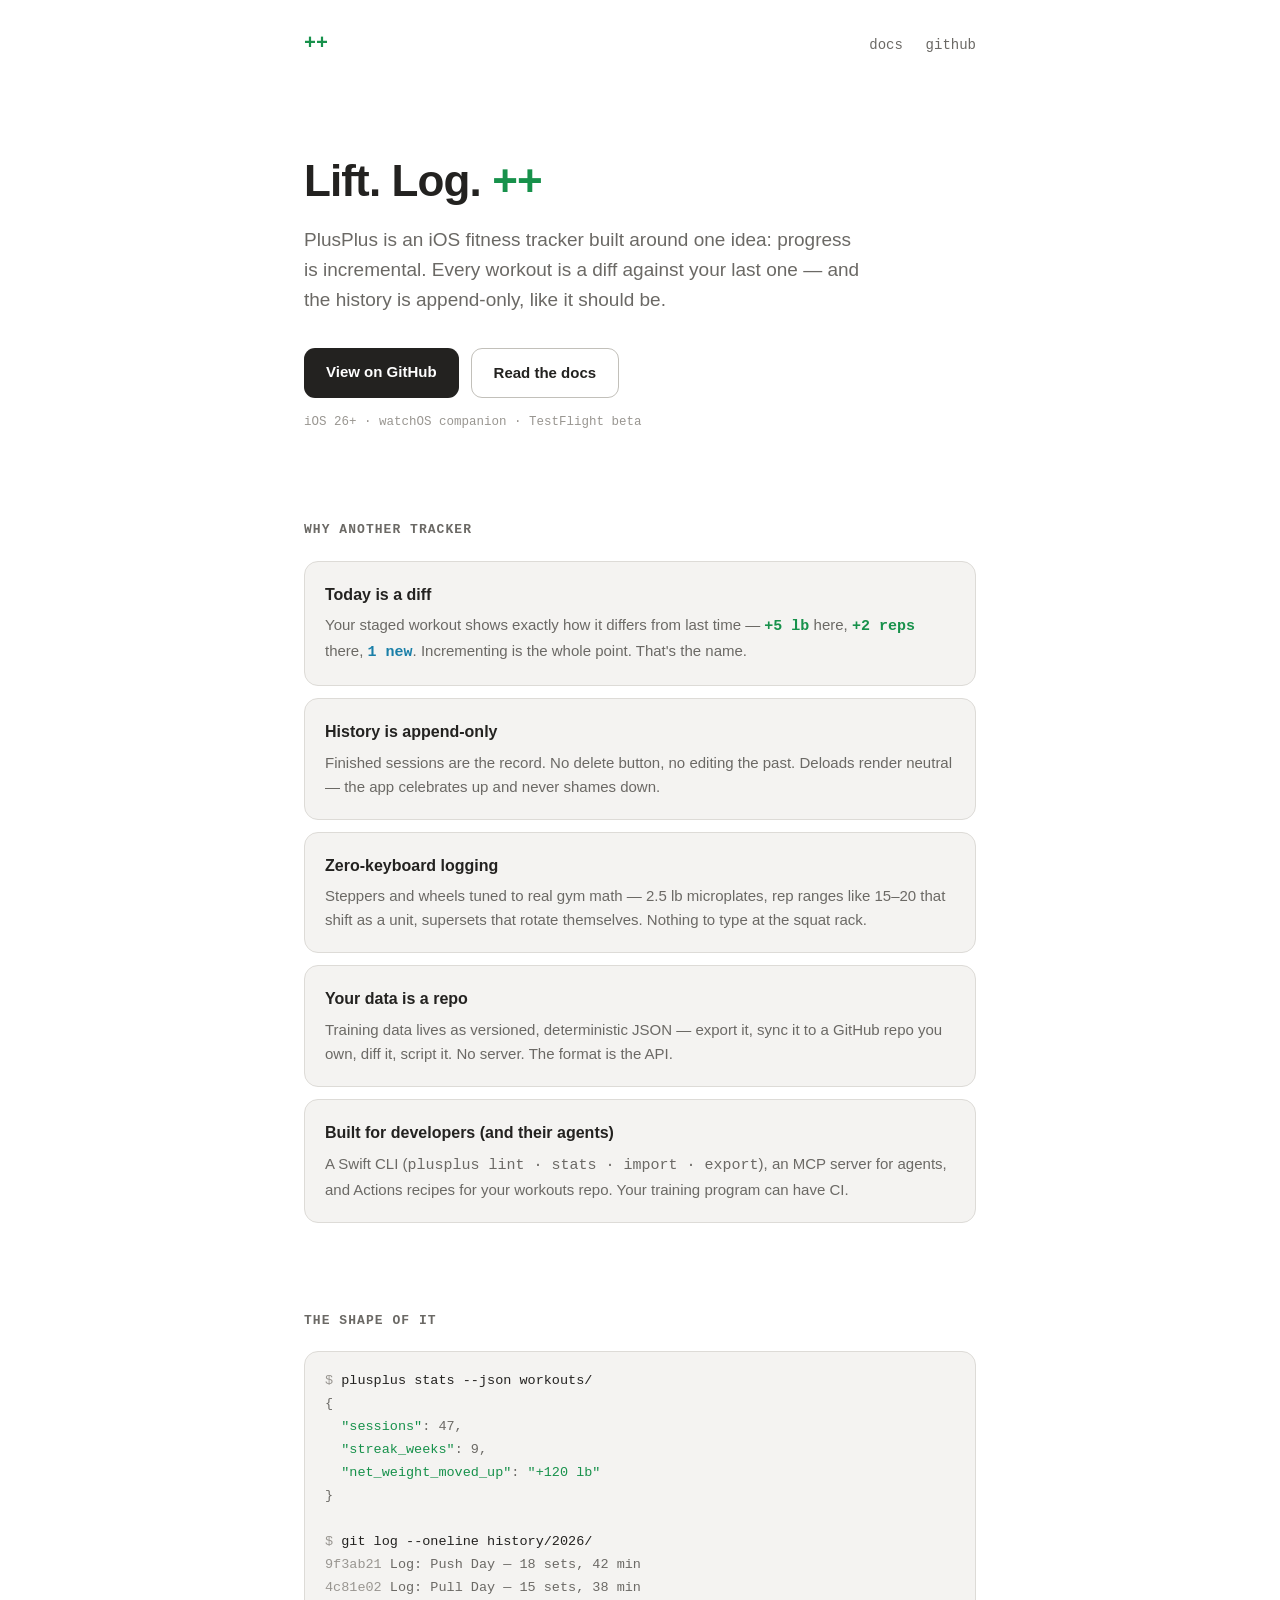
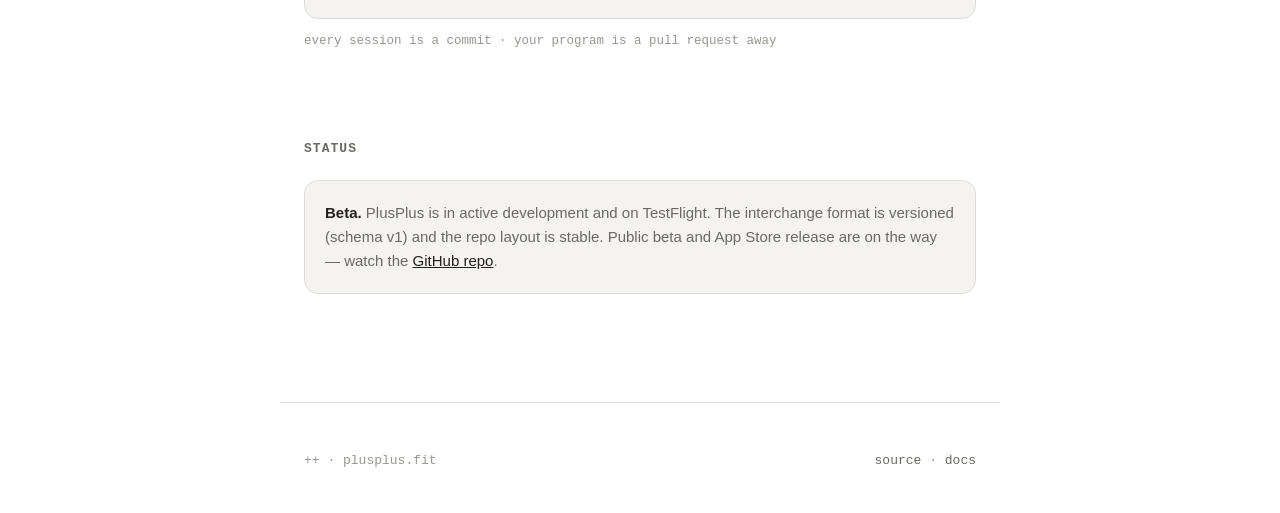
==== index.html @ cd67561a "Bootstrap plusplus.fit: landing page, docs, Pages deploy Static site in the app's quiet-terminal des" ====
<!doctype html>
<html lang="en">
<head>
  <meta charset="utf-8">
  <meta name="viewport" content="width=device-width, initial-scale=1">
  <title>PlusPlus (++) — the fitness tracker for people who increment</title>
  <meta name="description" content="PlusPlus is an iOS fitness tracker built around one idea: progress is incremental. Diffs against your last session, append-only history, and your training data as JSON in a repo you own.">
  <link rel="stylesheet" href="style.css">
  <link rel="icon" href="data:image/svg+xml,<svg xmlns='http://www.w3.org/2000/svg' viewBox='0 0 100 100'><text y='.9em' font-size='72' font-family='monospace' font-weight='bold' fill='%2346d17c'>+</text></svg>">
</head>
<body>
  <header class="site">
    <a class="mark" href="/">++</a>
    <nav>
      <a href="/docs/">docs</a>
      <a href="https://github.com/mrdavidjcole/plusplus">github</a>
    </nav>
  </header>

  <main>
    <div class="hero">
      <h1>Lift. Log. <span class="inc">++</span></h1>
      <p class="sub">PlusPlus is an iOS fitness tracker built around one idea: progress is incremental. Every workout is a diff against your last one — and the history is append-only, like it should be.</p>
      <div class="cta-row">
        <a class="btn primary" href="https://github.com/mrdavidjcole/plusplus">View on GitHub</a>
        <a class="btn ghost" href="/docs/">Read the docs</a>
      </div>
      <p class="caption" style="margin-top:14px">iOS 26+ · watchOS companion · TestFlight beta</p>
    </div>

    <section>
      <h2>WHY ANOTHER TRACKER</h2>
      <div class="feature">
        <h3>Today is a diff</h3>
        <p>Your staged workout shows exactly how it differs from last time — <span class="up">+5 lb</span> here, <span class="up">+2 reps</span> there, <span class="new">1 new</span>. Incrementing is the whole point. That's the name.</p>
      </div>
      <div class="feature">
        <h3>History is append-only</h3>
        <p>Finished sessions are the record. No delete button, no editing the past. Deloads render neutral — the app celebrates up and never shames down.</p>
      </div>
      <div class="feature">
        <h3>Zero-keyboard logging</h3>
        <p>Steppers and wheels tuned to real gym math — 2.5 lb microplates, rep ranges like 15–20 that shift as a unit, supersets that rotate themselves. Nothing to type at the squat rack.</p>
      </div>
      <div class="feature">
        <h3>Your data is a repo</h3>
        <p>Training data lives as versioned, deterministic JSON — export it, sync it to a GitHub repo you own, diff it, script it. No server. The format is the API.</p>
      </div>
      <div class="feature">
        <h3>Built for developers (and their agents)</h3>
        <p>A Swift CLI (<code class="mono">plusplus lint · stats · import · export</code>), an MCP server for agents, and Actions recipes for your workouts repo. Your training program can have CI.</p>
      </div>
    </section>

    <section>
      <h2>THE SHAPE OF IT</h2>
      <pre class="term"><span class="f">$</span> <span class="t">plusplus stats --json workouts/</span>
{
  <span class="g">"sessions"</span>: 47,
  <span class="g">"streak_weeks"</span>: 9,
  <span class="g">"net_weight_moved_up"</span>: <span class="g">"+120 lb"</span>
}

<span class="f">$</span> <span class="t">git log --oneline history/2026/</span>
<span class="f">9f3ab21</span> Log: Push Day — 18 sets, 42 min
<span class="f">4c81e02</span> Log: Pull Day — 15 sets, 38 min</pre>
      <p class="caption" style="margin-top:12px">every session is a commit · your program is a pull request away</p>
    </section>

    <section>
      <h2>STATUS</h2>
      <div class="feature">
        <p><strong style="color:var(--text)">Beta.</strong> PlusPlus is in active development and on TestFlight. The interchange format is versioned (schema v1) and the repo layout is stable. Public beta and App Store release are on the way — watch the <a href="https://github.com/mrdavidjcole/plusplus" style="color:var(--text)">GitHub repo</a>.</p>
      </div>
    </section>
  </main>

  <footer>
    <span>++ · plusplus.fit</span>
    <span><a href="https://github.com/mrdavidjcole/plusplus">source</a> · <a href="/docs/">docs</a></span>
  </footer>
</body>
</html>
---- style.css ----
/* plusplus.fit — quiet-terminal, v3 "ink × increment green" palette.
   Green is data, never chrome. */

:root {
  --bg: #141414;
  --surface: #1c1c1c;
  --surface-raised: #242424;
  --border: #292929;
  --border-strong: #383838;
  --text: #f0ede6;
  --text-2: #9d9b96;
  --text-3: #5f5d59;
  --green: #46d17c;
  --info: #62b6de;
  --notes: #cfa14a;
  --ink-fill: #f0ede6;
  --on-ink: #161616;
}

@media (prefers-color-scheme: light) {
  :root {
    --bg: #ffffff;
    --surface: #f4f3f1;
    --surface-raised: #eae8e4;
    --border: #dddbd7;
    --border-strong: #c2c0ba;
    --text: #232220;
    --text-2: #6b6965;
    --text-3: #999691;
    --green: #17914b;
    --info: #1a7fa8;
    --notes: #9a6700;
    --ink-fill: #232220;
    --on-ink: #ffffff;
  }
}

* { box-sizing: border-box; margin: 0; padding: 0; }

body {
  background: var(--bg);
  color: var(--text);
  font: 17px/1.6 -apple-system, BlinkMacSystemFont, "Segoe UI", Roboto, Helvetica, Arial, sans-serif;
  -webkit-font-smoothing: antialiased;
}

.mono { font-family: ui-monospace, "SF Mono", SFMono-Regular, Menlo, Consolas, monospace; }

main { max-width: 720px; margin: 0 auto; padding: 0 24px 96px; }

header.site {
  max-width: 720px;
  margin: 0 auto;
  padding: 28px 24px 0;
  display: flex;
  align-items: center;
  justify-content: space-between;
}

.mark {
  font-family: ui-monospace, "SF Mono", Menlo, monospace;
  font-weight: 700;
  font-size: 20px;
  color: var(--green);
  text-decoration: none;
}

nav a {
  color: var(--text-2);
  text-decoration: none;
  font-size: 14px;
  font-family: ui-monospace, "SF Mono", Menlo, monospace;
  margin-left: 18px;
}
nav a:hover { color: var(--text); }

.hero { padding-top: 96px; }

.hero h1 {
  font-size: 44px;
  line-height: 1.15;
  letter-spacing: -0.02em;
  font-weight: 800;
}

.hero h1 .inc { color: var(--green); }

.hero p.sub {
  margin-top: 18px;
  font-size: 19px;
  color: var(--text-2);
  max-width: 560px;
}

.cta-row { margin-top: 32px; display: flex; gap: 12px; flex-wrap: wrap; }

.btn {
  display: inline-block;
  padding: 12px 22px;
  border-radius: 11px;
  font-weight: 700;
  font-size: 15px;
  text-decoration: none;
}
.btn.primary { background: var(--ink-fill); color: var(--on-ink); }
.btn.ghost { border: 1px solid var(--border-strong); color: var(--text); }

.caption {
  font-family: ui-monospace, "SF Mono", Menlo, monospace;
  font-size: 12.5px;
  color: var(--text-3);
}

section { margin-top: 88px; }

section h2 {
  font-family: ui-monospace, "SF Mono", Menlo, monospace;
  font-size: 13px;
  font-weight: 600;
  letter-spacing: 0.08em;
  color: var(--text-2);
  margin-bottom: 20px;
}

.feature {
  border: 1px solid var(--border);
  background: var(--surface);
  border-radius: 14px;
  padding: 20px;
  margin-bottom: 12px;
}

.feature h3 { font-size: 16px; margin-bottom: 6px; }
.feature p { font-size: 15px; color: var(--text-2); }
.feature .up { color: var(--green); font-family: ui-monospace, Menlo, monospace; font-weight: 600; }
.feature .new { color: var(--info); font-family: ui-monospace, Menlo, monospace; font-weight: 600; }

pre.term {
  background: var(--surface);
  border: 1px solid var(--border);
  border-radius: 14px;
  padding: 18px 20px;
  overflow-x: auto;
  font-family: ui-monospace, "SF Mono", Menlo, monospace;
  font-size: 13.5px;
  line-height: 1.7;
  color: var(--text-2);
}
pre.term .g { color: var(--green); }
pre.term .t { color: var(--text); }
pre.term .f { color: var(--text-3); }

footer {
  max-width: 720px;
  margin: 0 auto;
  padding: 48px 24px;
  border-top: 1px solid var(--border);
  color: var(--text-3);
  font-size: 13px;
  font-family: ui-monospace, "SF Mono", Menlo, monospace;
  display: flex;
  justify-content: space-between;
  flex-wrap: wrap;
  gap: 8px;
}
footer a { color: var(--text-2); text-decoration: none; }

article.doc h1 { font-size: 32px; margin: 72px 0 12px; letter-spacing: -0.01em; }
article.doc h2 { margin-top: 44px; margin-bottom: 12px; font-size: 15px; letter-spacing: 0.06em; }
article.doc p { color: var(--text-2); margin: 12px 0; }
article.doc p strong, article.doc li strong { color: var(--text); }
article.doc ul { margin: 12px 0 12px 22px; color: var(--text-2); }
article.doc li { margin: 6px 0; }
article.doc code {
  font-family: ui-monospace, "SF Mono", Menlo, monospace;
  font-size: 0.88em;
  background: var(--surface-raised);
  border-radius: 5px;
  padding: 1.5px 5px;
}
article.doc a { color: var(--text); }
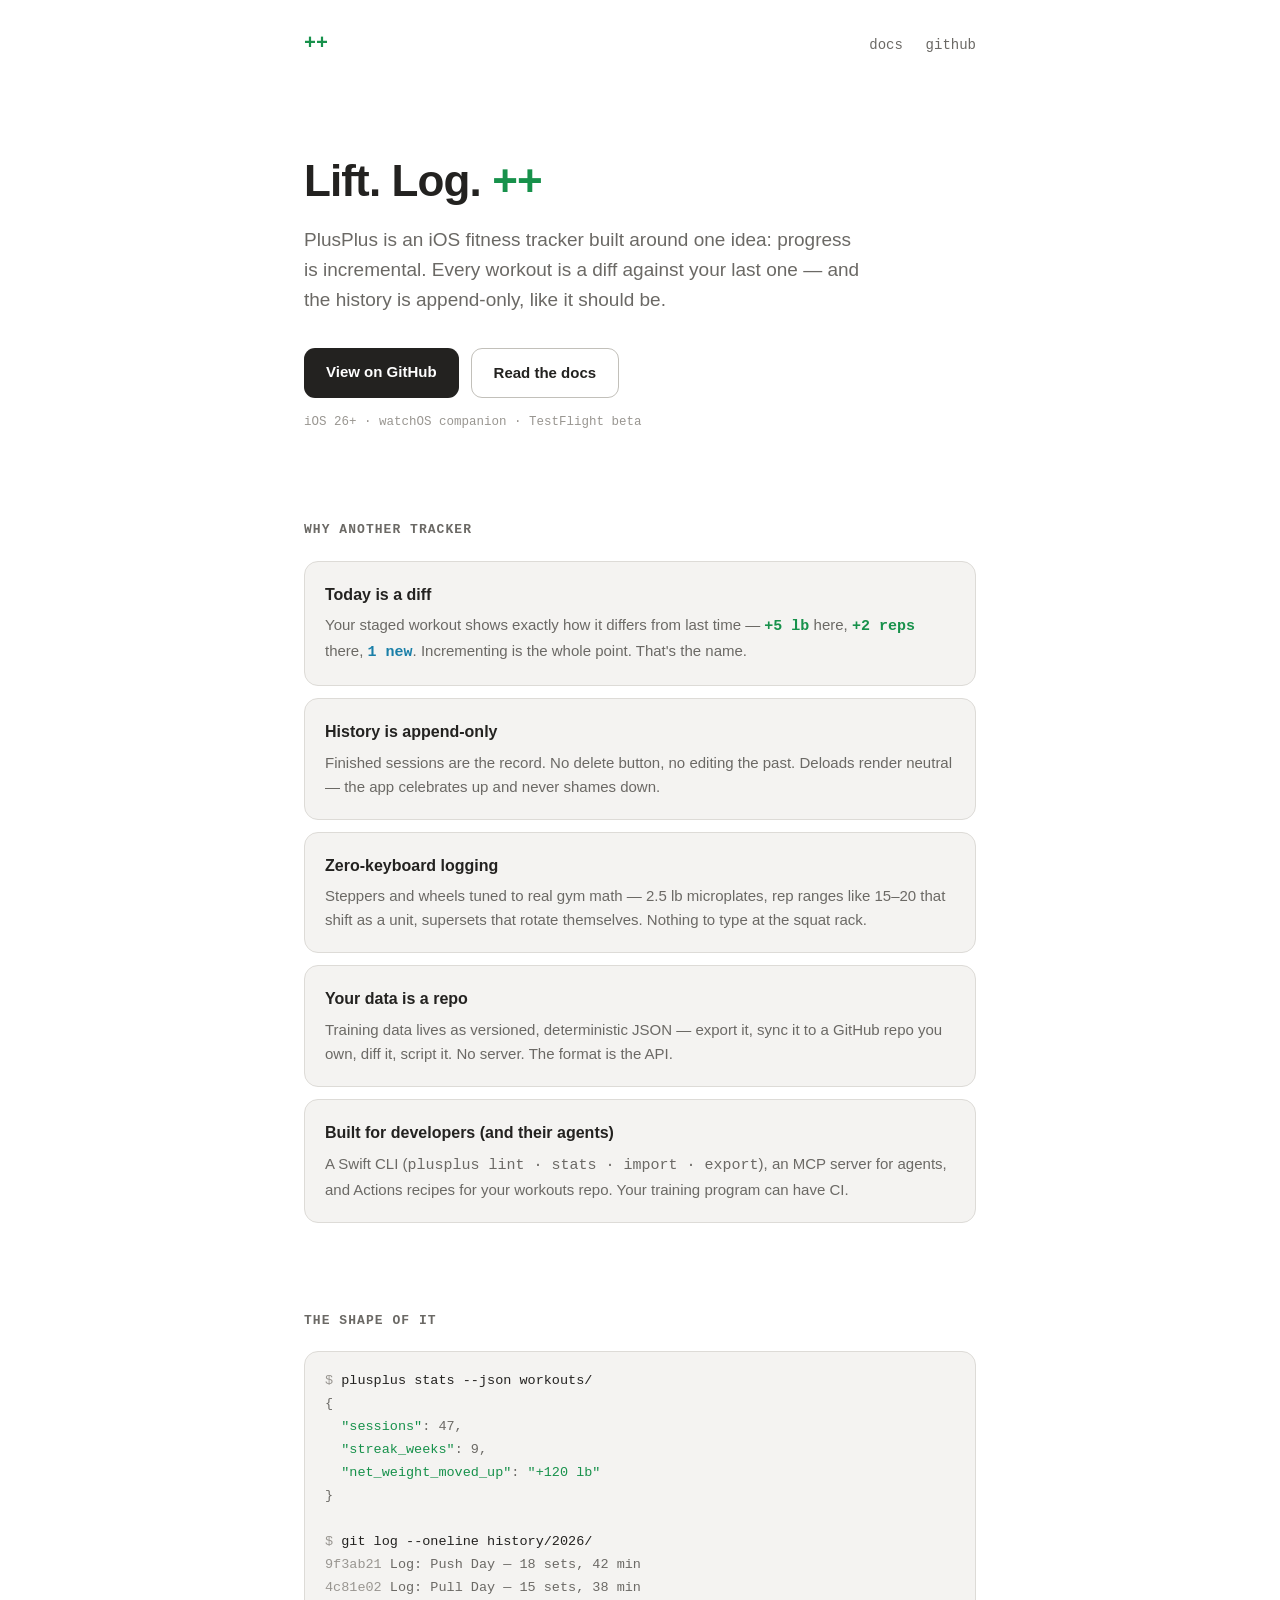
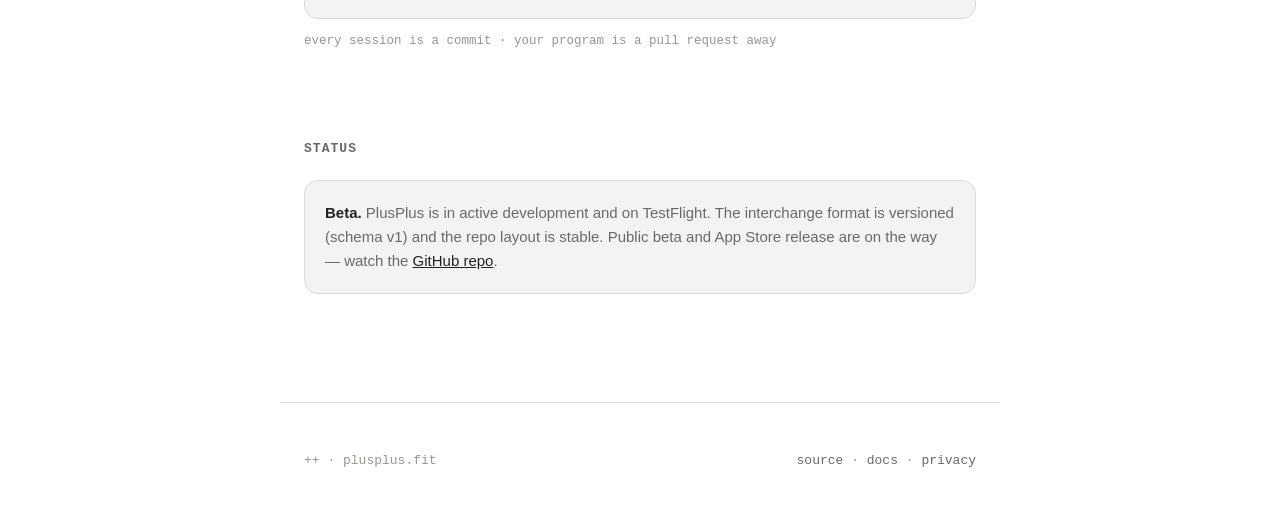
==== commit 7838e14a: "Routine viewer, privacy policy, and Vercel deploy config - /r renders a shared routine entirely clie" ====
--- a/index.html
+++ b/index.html
@@ -77,7 +77,7 @@
 
   <footer>
     <span>++ · plusplus.fit</span>
-    <span><a href="https://github.com/mrdavidjcole/plusplus">source</a> · <a href="/docs/">docs</a></span>
+    <span><a href="https://github.com/mrdavidjcole/plusplus">source</a> · <a href="/docs/">docs</a> · <a href="/privacy/">privacy</a></span>
   </footer>
 </body>
 </html>
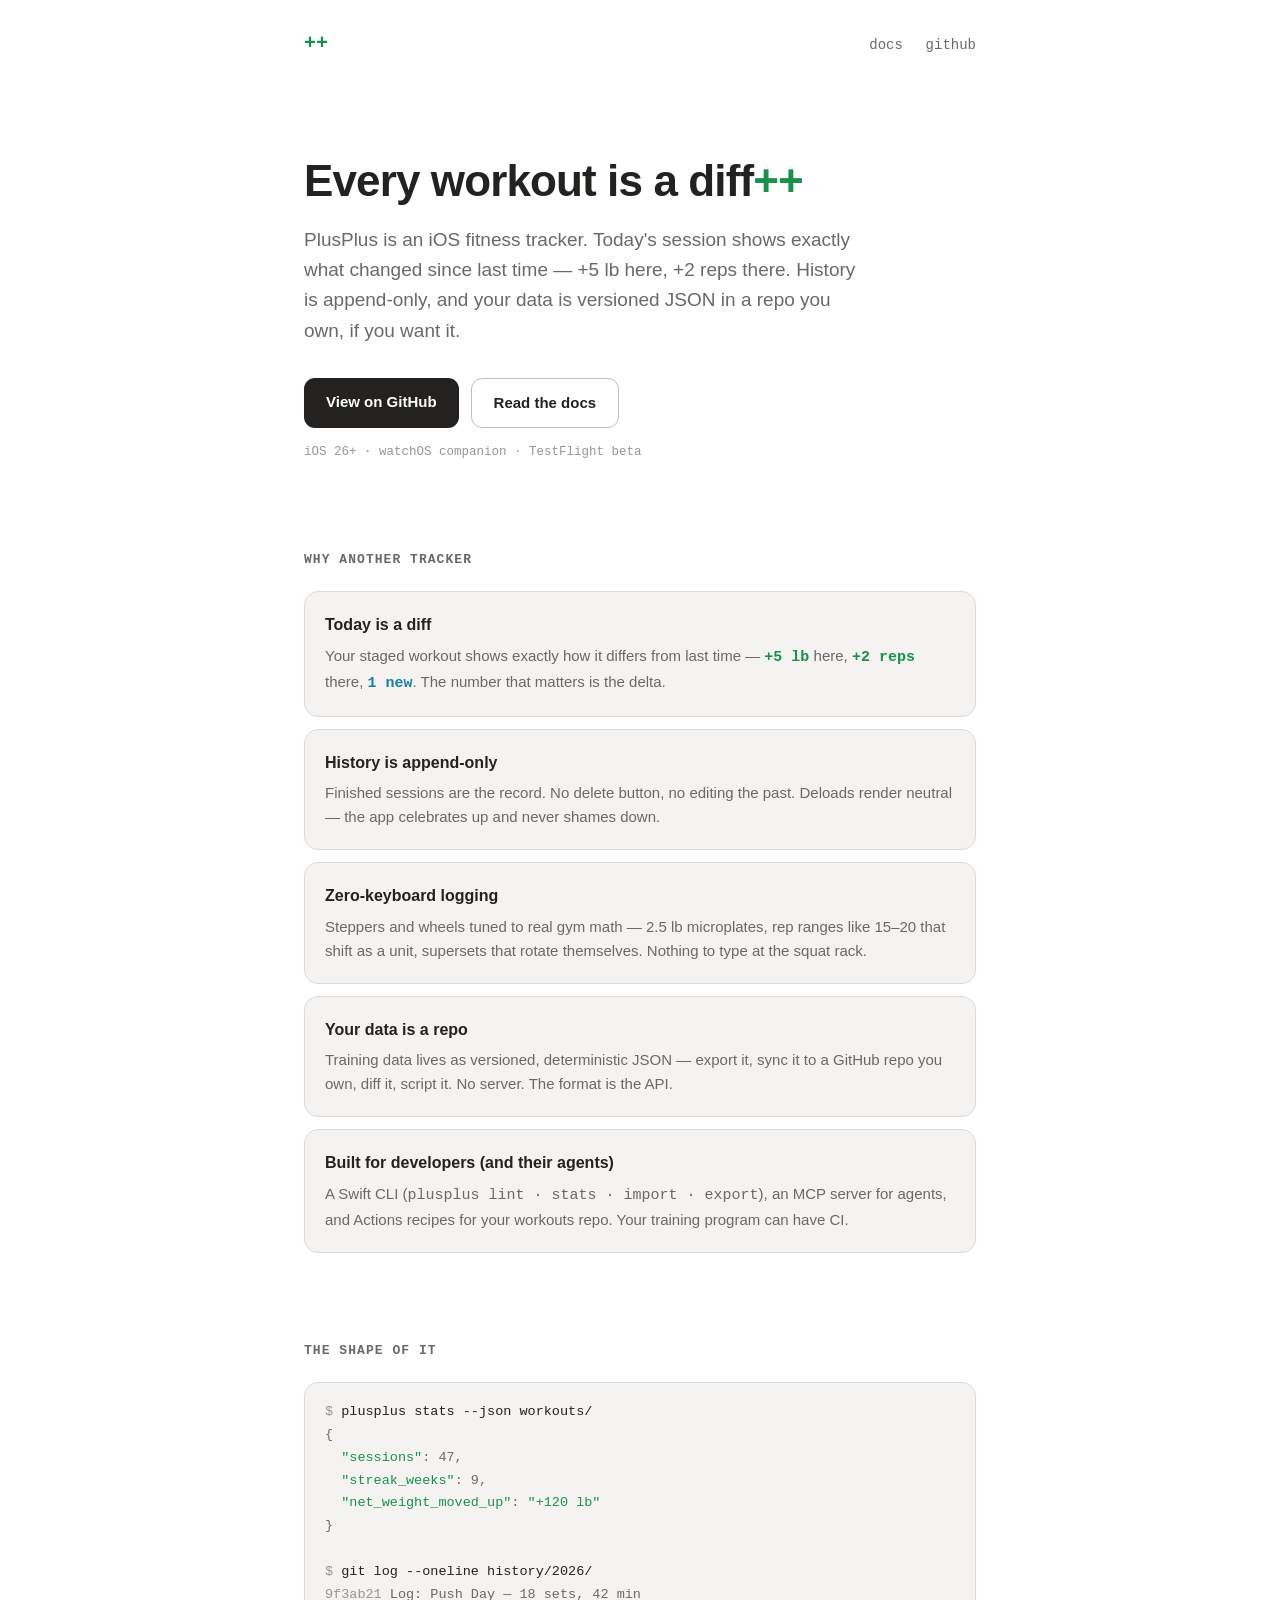
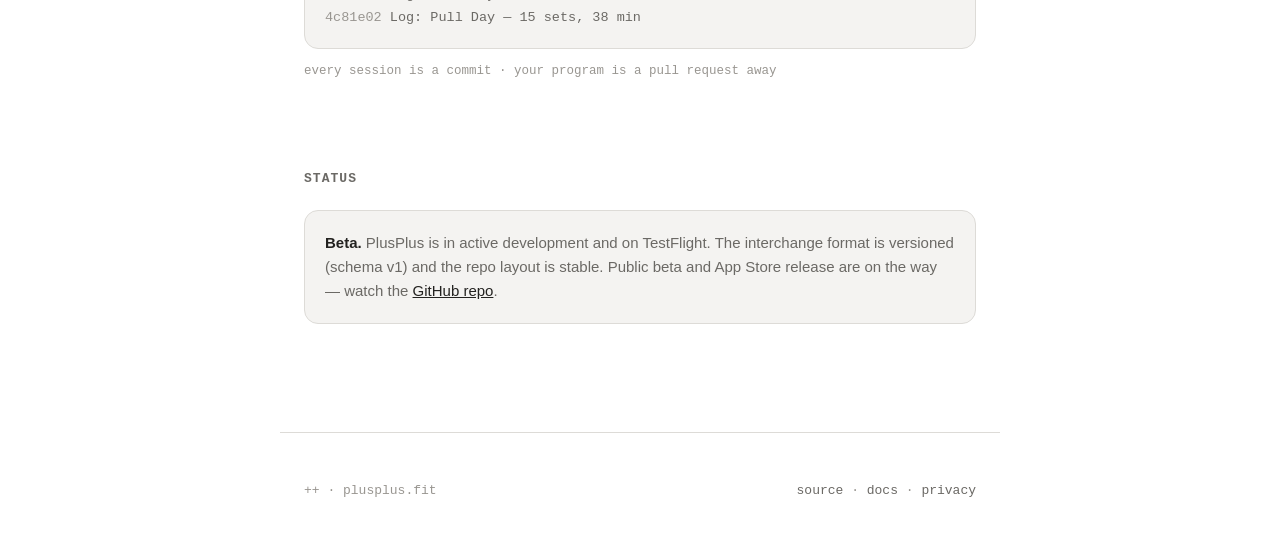
==== commit df5af776: "De-cringe the marketing copy Plainer and more concrete: say what the app does, drop the identity-fla" ====
--- a/index.html
+++ b/index.html
@@ -3,8 +3,8 @@
 <head>
   <meta charset="utf-8">
   <meta name="viewport" content="width=device-width, initial-scale=1">
-  <title>PlusPlus (++) — the fitness tracker for people who increment</title>
-  <meta name="description" content="PlusPlus is an iOS fitness tracker built around one idea: progress is incremental. Diffs against your last session, append-only history, and your training data as JSON in a repo you own.">
+  <title>PlusPlus (++) — a fitness tracker where every workout is a diff</title>
+  <meta name="description" content="PlusPlus is an iOS fitness tracker. Today's workout shows up as a diff against your last one, history is append-only, and your training data is JSON you can own.">
   <link rel="stylesheet" href="style.css">
   <link rel="icon" href="data:image/svg+xml,<svg xmlns='http://www.w3.org/2000/svg' viewBox='0 0 100 100'><text y='.9em' font-size='72' font-family='monospace' font-weight='bold' fill='%2346d17c'>+</text></svg>">
 </head>
@@ -19,8 +19,8 @@
 
   <main>
     <div class="hero">
-      <h1>Lift. Log. <span class="inc">++</span></h1>
-      <p class="sub">PlusPlus is an iOS fitness tracker built around one idea: progress is incremental. Every workout is a diff against your last one — and the history is append-only, like it should be.</p>
+      <h1>Every workout is a diff<span class="inc">++</span></h1>
+      <p class="sub">PlusPlus is an iOS fitness tracker. Today's session shows exactly what changed since last time — +5 lb here, +2 reps there. History is append-only, and your data is versioned JSON in a repo you own, if you want it.</p>
       <div class="cta-row">
         <a class="btn primary" href="https://github.com/mrdavidjcole/plusplus">View on GitHub</a>
         <a class="btn ghost" href="/docs/">Read the docs</a>
@@ -32,7 +32,7 @@
       <h2>WHY ANOTHER TRACKER</h2>
       <div class="feature">
         <h3>Today is a diff</h3>
-        <p>Your staged workout shows exactly how it differs from last time — <span class="up">+5 lb</span> here, <span class="up">+2 reps</span> there, <span class="new">1 new</span>. Incrementing is the whole point. That's the name.</p>
+        <p>Your staged workout shows exactly how it differs from last time — <span class="up">+5 lb</span> here, <span class="up">+2 reps</span> there, <span class="new">1 new</span>. The number that matters is the delta.</p>
       </div>
       <div class="feature">
         <h3>History is append-only</h3>
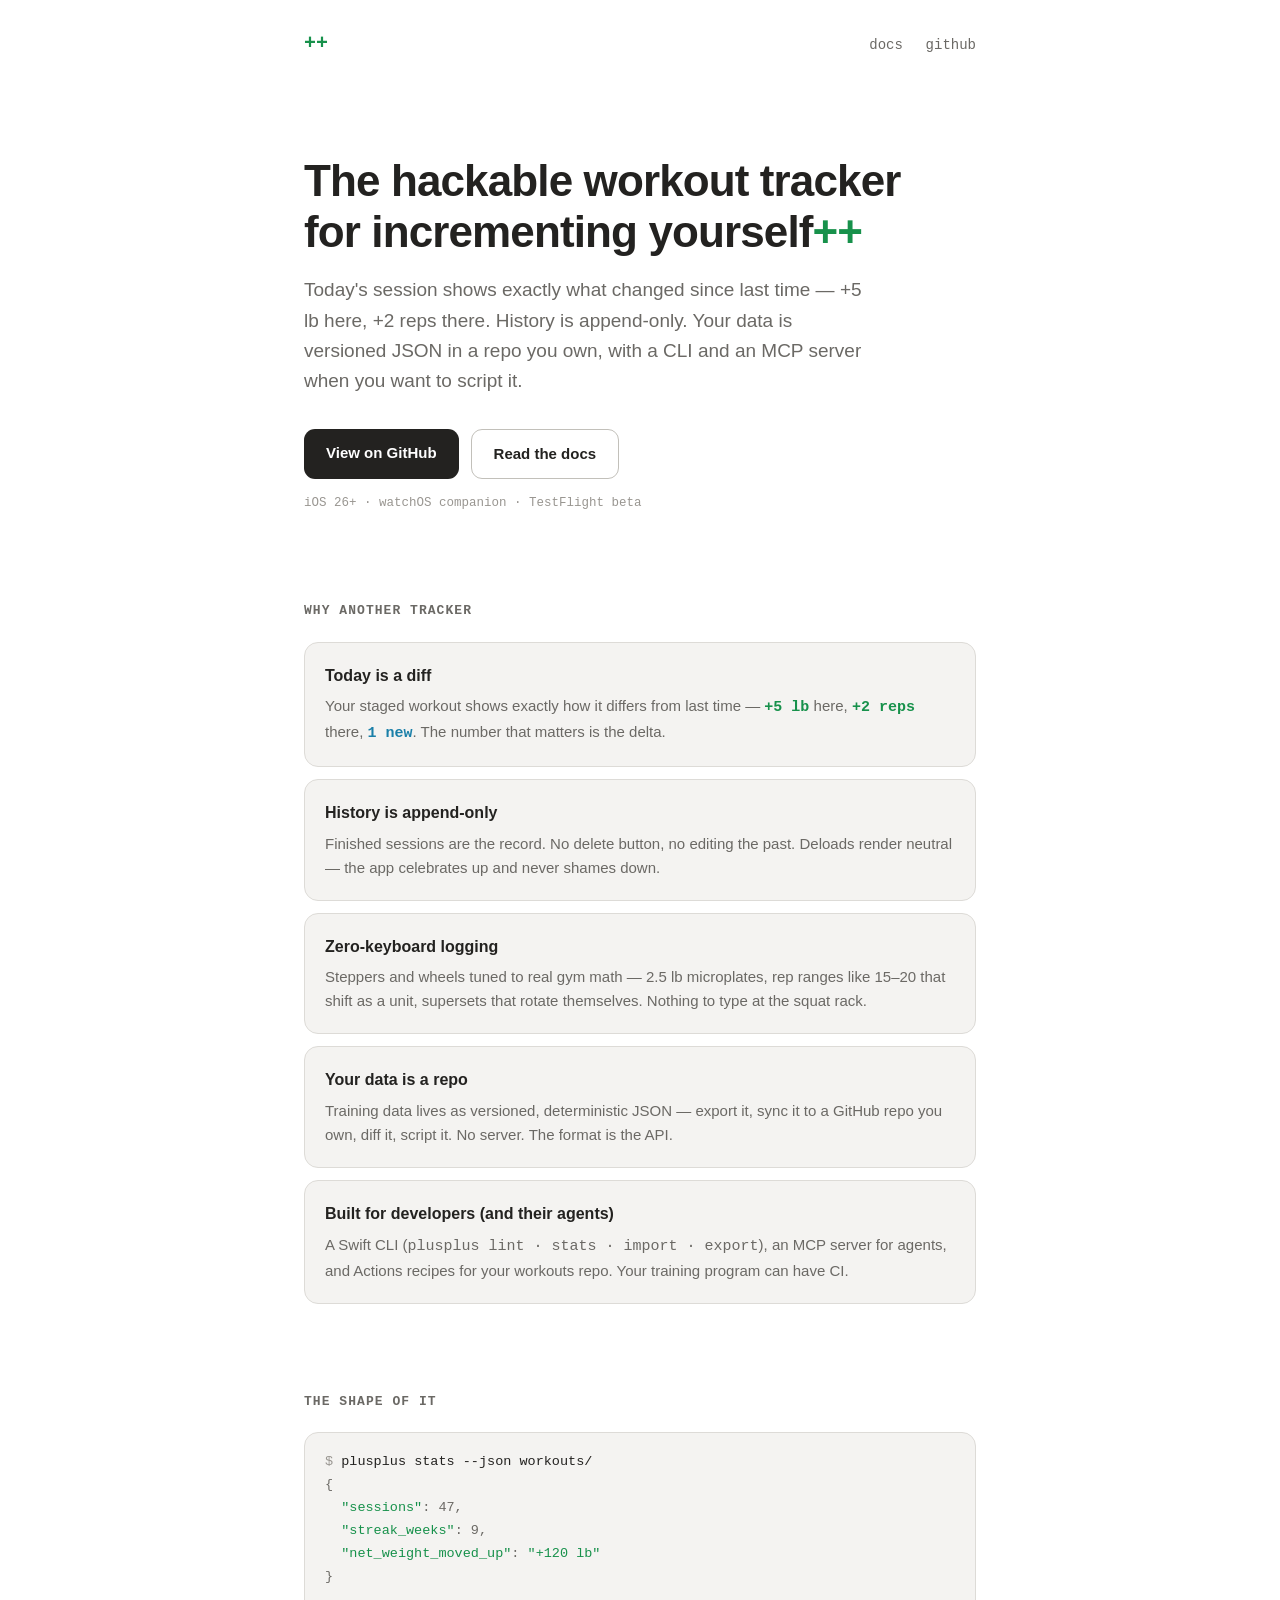
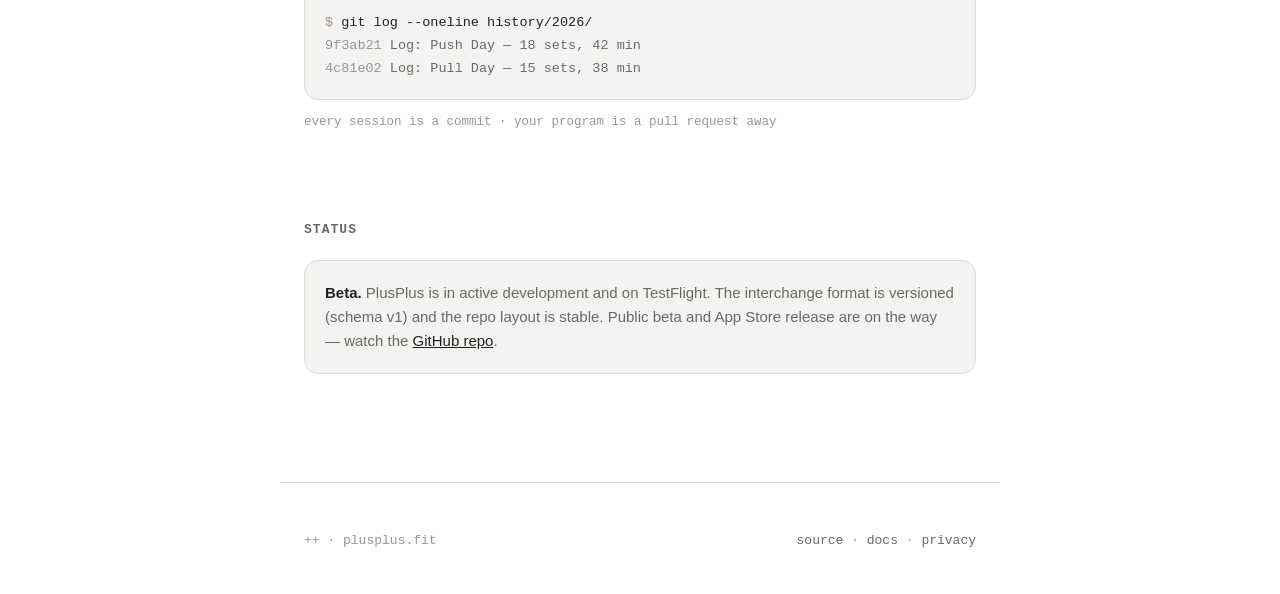
==== commit 86496c88: "Dave's tagline: the hackable workout tracker for incrementing yourself Co-Authored-By: Claude Fable " ====
--- a/index.html
+++ b/index.html
@@ -3,7 +3,7 @@
 <head>
   <meta charset="utf-8">
   <meta name="viewport" content="width=device-width, initial-scale=1">
-  <title>PlusPlus (++) — a fitness tracker where every workout is a diff</title>
+  <title>PlusPlus (++) — the hackable workout tracker for incrementing yourself</title>
   <meta name="description" content="PlusPlus is an iOS fitness tracker. Today's workout shows up as a diff against your last one, history is append-only, and your training data is JSON you can own.">
   <link rel="stylesheet" href="style.css">
   <link rel="icon" href="data:image/svg+xml,<svg xmlns='http://www.w3.org/2000/svg' viewBox='0 0 100 100'><text y='.9em' font-size='72' font-family='monospace' font-weight='bold' fill='%2346d17c'>+</text></svg>">
@@ -19,8 +19,8 @@
 
   <main>
     <div class="hero">
-      <h1>Every workout is a diff<span class="inc">++</span></h1>
-      <p class="sub">PlusPlus is an iOS fitness tracker. Today's session shows exactly what changed since last time — +5 lb here, +2 reps there. History is append-only, and your data is versioned JSON in a repo you own, if you want it.</p>
+      <h1>The hackable workout tracker<br>for incrementing yourself<span class="inc">++</span></h1>
+      <p class="sub">Today's session shows exactly what changed since last time — +5 lb here, +2 reps there. History is append-only. Your data is versioned JSON in a repo you own, with a CLI and an MCP server when you want to script it.</p>
       <div class="cta-row">
         <a class="btn primary" href="https://github.com/mrdavidjcole/plusplus">View on GitHub</a>
         <a class="btn ghost" href="/docs/">Read the docs</a>
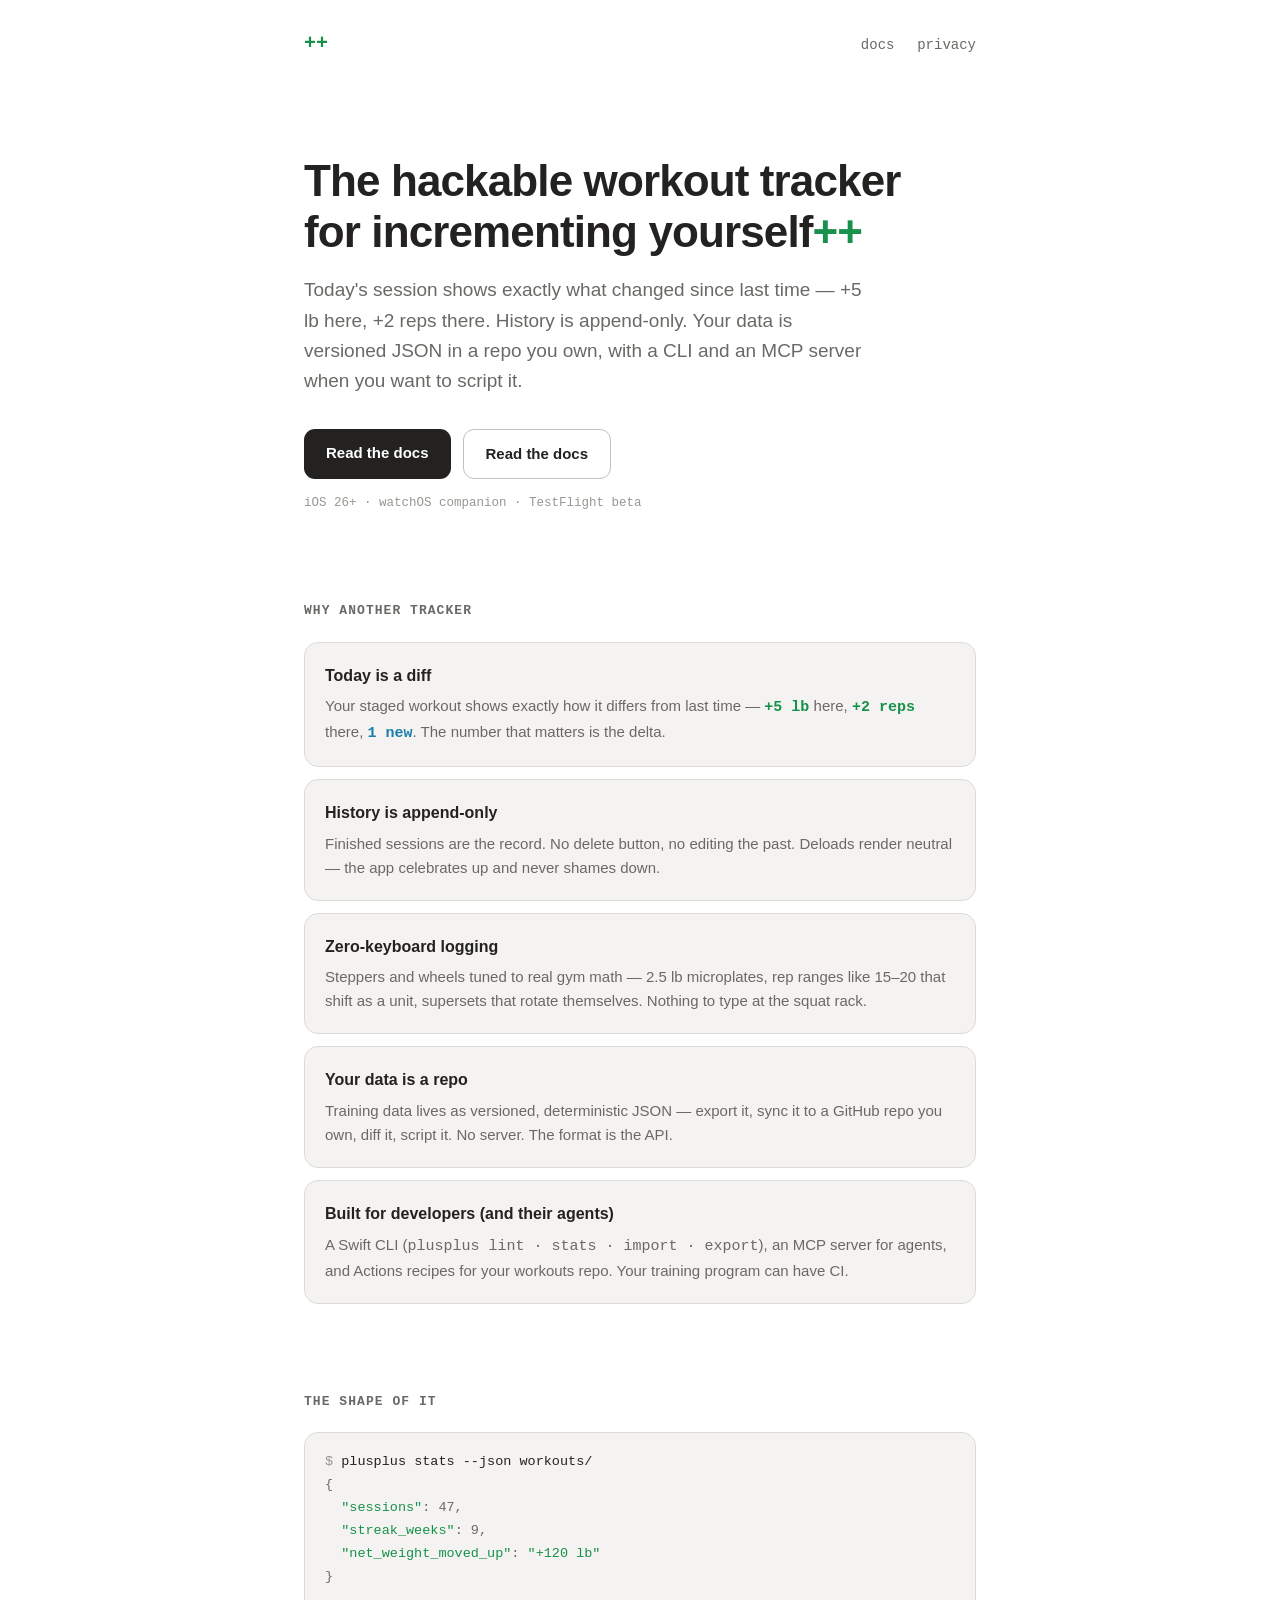
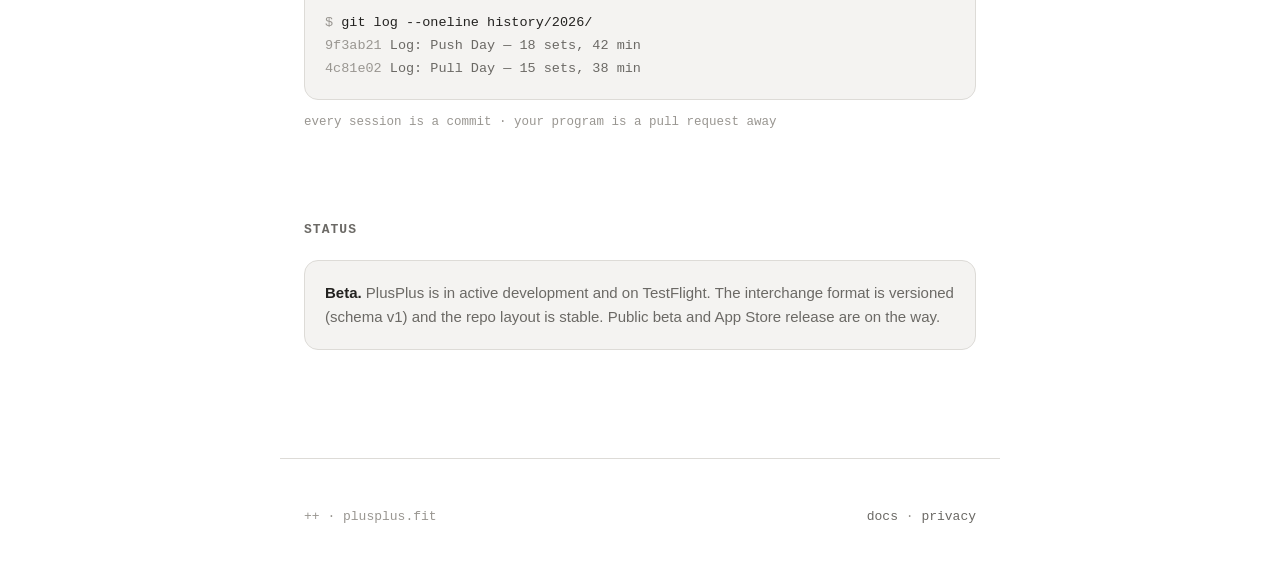
==== commit 0c3c765b: "Remove links to the private app repo (they 404) Interim while the open-source question is decided: n" ====
--- a/index.html
+++ b/index.html
@@ -13,7 +13,7 @@
     <a class="mark" href="/">++</a>
     <nav>
       <a href="/docs/">docs</a>
-      <a href="https://github.com/mrdavidjcole/plusplus">github</a>
+      <a href="/privacy/">privacy</a>
     </nav>
   </header>
 
@@ -22,7 +22,7 @@
       <h1>The hackable workout tracker<br>for incrementing yourself<span class="inc">++</span></h1>
       <p class="sub">Today's session shows exactly what changed since last time — +5 lb here, +2 reps there. History is append-only. Your data is versioned JSON in a repo you own, with a CLI and an MCP server when you want to script it.</p>
       <div class="cta-row">
-        <a class="btn primary" href="https://github.com/mrdavidjcole/plusplus">View on GitHub</a>
+        <a class="btn primary" href="/docs/">Read the docs</a>
         <a class="btn ghost" href="/docs/">Read the docs</a>
       </div>
       <p class="caption" style="margin-top:14px">iOS 26+ · watchOS companion · TestFlight beta</p>
@@ -70,14 +70,14 @@
     <section>
       <h2>STATUS</h2>
       <div class="feature">
-        <p><strong style="color:var(--text)">Beta.</strong> PlusPlus is in active development and on TestFlight. The interchange format is versioned (schema v1) and the repo layout is stable. Public beta and App Store release are on the way — watch the <a href="https://github.com/mrdavidjcole/plusplus" style="color:var(--text)">GitHub repo</a>.</p>
+        <p><strong style="color:var(--text)">Beta.</strong> PlusPlus is in active development and on TestFlight. The interchange format is versioned (schema v1) and the repo layout is stable. Public beta and App Store release are on the way.</p>
       </div>
     </section>
   </main>
 
   <footer>
     <span>++ · plusplus.fit</span>
-    <span><a href="https://github.com/mrdavidjcole/plusplus">source</a> · <a href="/docs/">docs</a> · <a href="/privacy/">privacy</a></span>
+    <span><a href="/docs/">docs</a> · <a href="/privacy/">privacy</a></span>
   </footer>
 </body>
 </html>
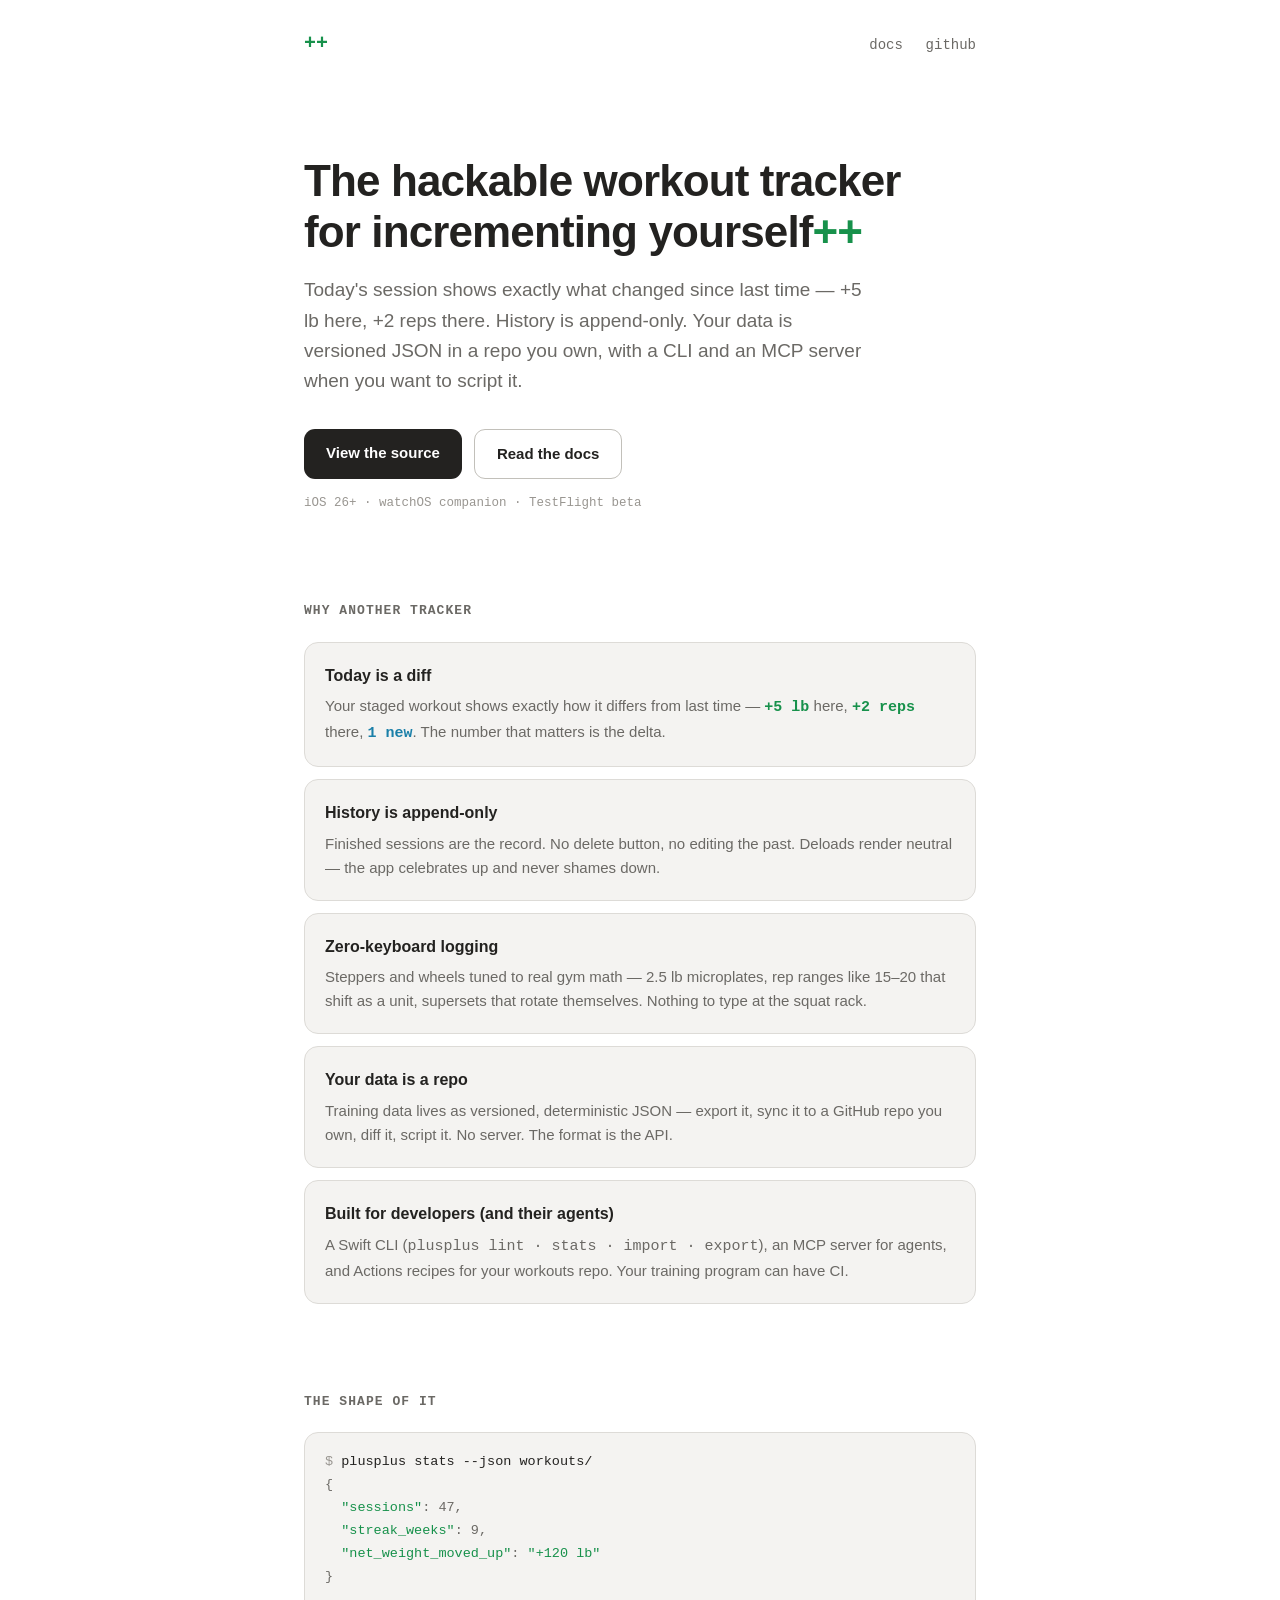
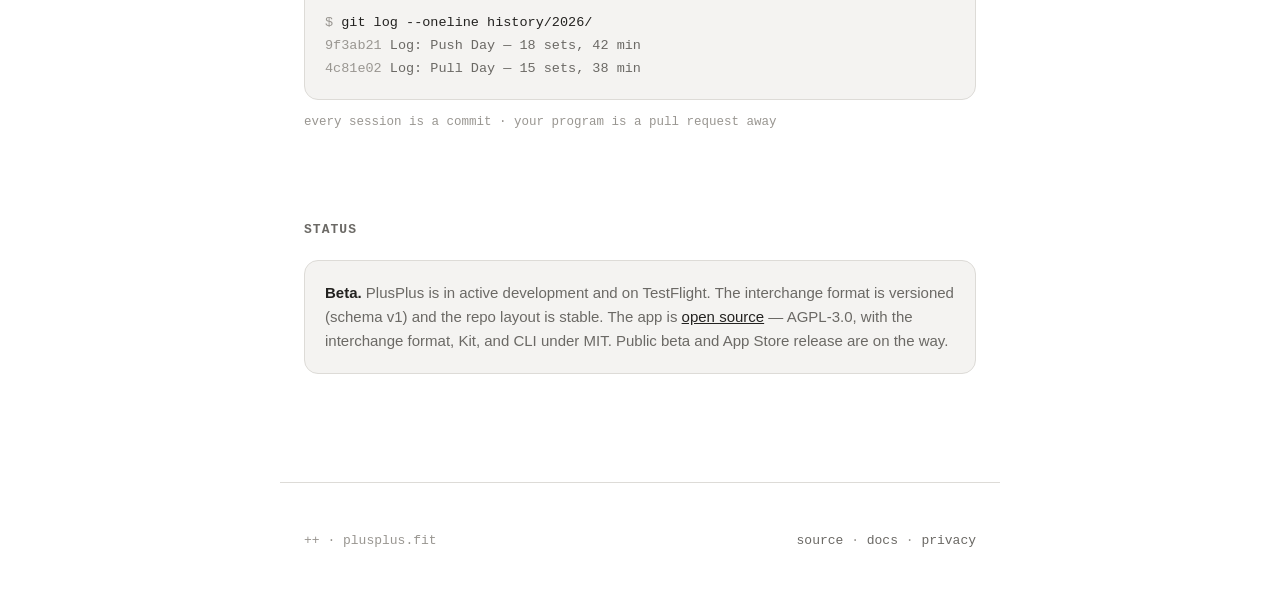
==== commit 02f5e559: "Restore source links: the repo is public now (AGPL-3.0 / MIT split) Co-Authored-By: Claude Fable 5 <" ====
--- a/index.html
+++ b/index.html
@@ -13,7 +13,7 @@
     <a class="mark" href="/">++</a>
     <nav>
       <a href="/docs/">docs</a>
-      <a href="/privacy/">privacy</a>
+      <a href="https://github.com/mrdavidjcole/plusplus">github</a>
     </nav>
   </header>
 
@@ -22,7 +22,7 @@
       <h1>The hackable workout tracker<br>for incrementing yourself<span class="inc">++</span></h1>
       <p class="sub">Today's session shows exactly what changed since last time — +5 lb here, +2 reps there. History is append-only. Your data is versioned JSON in a repo you own, with a CLI and an MCP server when you want to script it.</p>
       <div class="cta-row">
-        <a class="btn primary" href="/docs/">Read the docs</a>
+        <a class="btn primary" href="https://github.com/mrdavidjcole/plusplus">View the source</a>
         <a class="btn ghost" href="/docs/">Read the docs</a>
       </div>
       <p class="caption" style="margin-top:14px">iOS 26+ · watchOS companion · TestFlight beta</p>
@@ -70,14 +70,14 @@
     <section>
       <h2>STATUS</h2>
       <div class="feature">
-        <p><strong style="color:var(--text)">Beta.</strong> PlusPlus is in active development and on TestFlight. The interchange format is versioned (schema v1) and the repo layout is stable. Public beta and App Store release are on the way.</p>
+        <p><strong style="color:var(--text)">Beta.</strong> PlusPlus is in active development and on TestFlight. The interchange format is versioned (schema v1) and the repo layout is stable. The app is <a href="https://github.com/mrdavidjcole/plusplus" style="color:var(--text)">open source</a> — AGPL-3.0, with the interchange format, Kit, and CLI under MIT. Public beta and App Store release are on the way.</p>
       </div>
     </section>
   </main>
 
   <footer>
     <span>++ · plusplus.fit</span>
-    <span><a href="/docs/">docs</a> · <a href="/privacy/">privacy</a></span>
+    <span><a href="https://github.com/mrdavidjcole/plusplus">source</a> · <a href="/docs/">docs</a> · <a href="/privacy/">privacy</a></span>
   </footer>
 </body>
 </html>
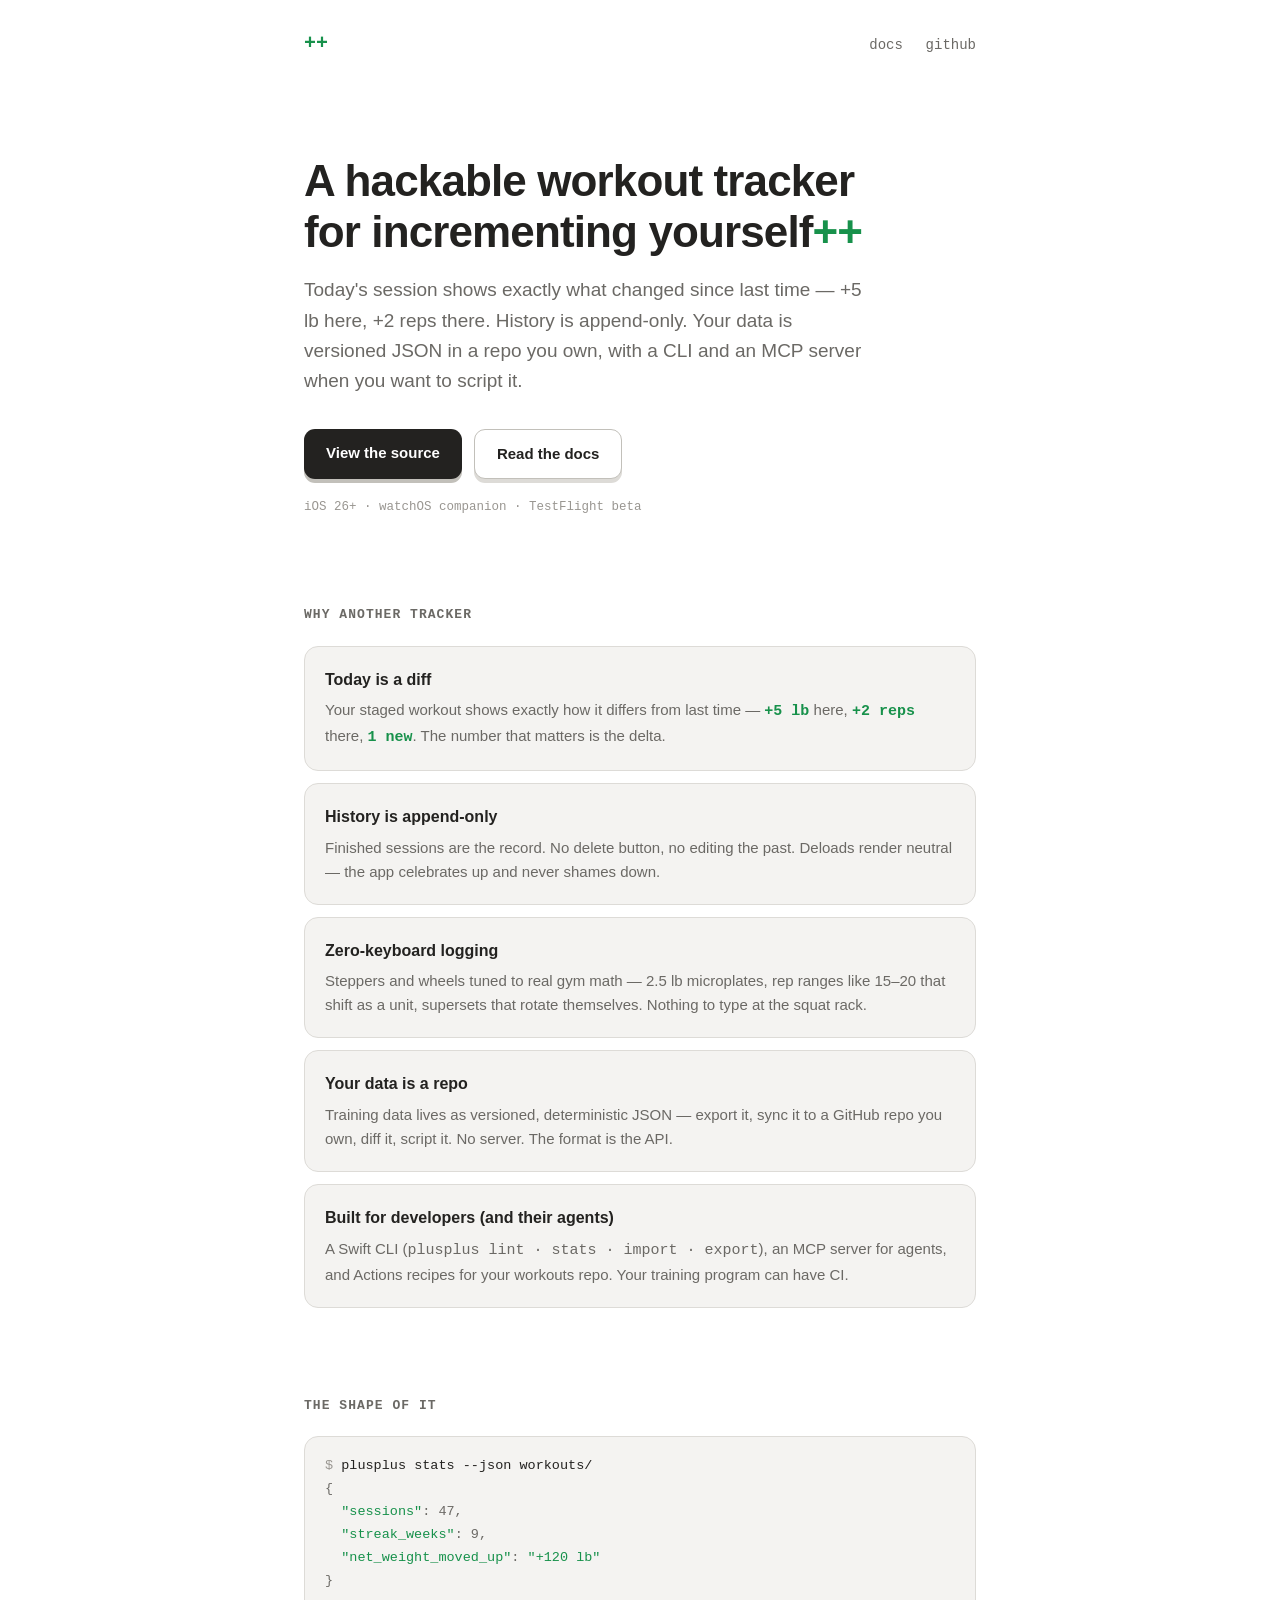
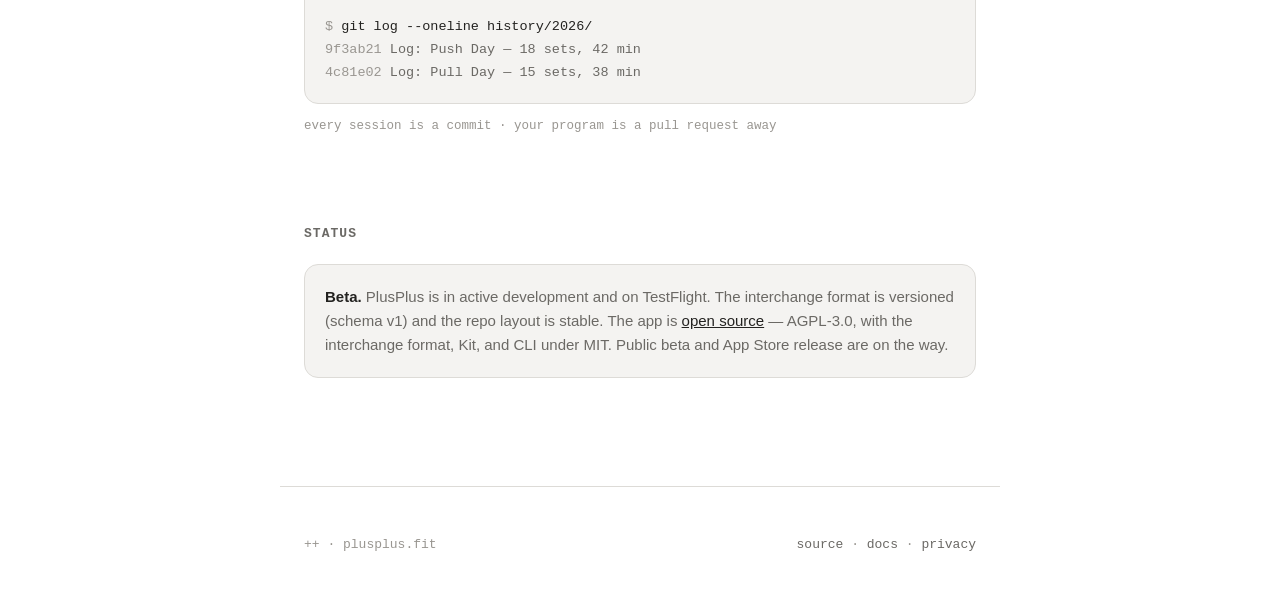
==== commit d68b743f: "Tagline: 'The hackable' -> 'A hackable' Match the app: soften the hero headline and the page title f" ====
--- a/index.html
+++ b/index.html
@@ -3,7 +3,7 @@
 <head>
   <meta charset="utf-8">
   <meta name="viewport" content="width=device-width, initial-scale=1">
-  <title>PlusPlus (++) — the hackable workout tracker for incrementing yourself</title>
+  <title>PlusPlus (++) — a hackable workout tracker for incrementing yourself</title>
   <meta name="description" content="PlusPlus is an iOS fitness tracker. Today's workout shows up as a diff against your last one, history is append-only, and your training data is JSON you can own.">
   <link rel="stylesheet" href="style.css">
   <link rel="icon" href="data:image/svg+xml,<svg xmlns='http://www.w3.org/2000/svg' viewBox='0 0 100 100'><text y='.9em' font-size='72' font-family='monospace' font-weight='bold' fill='%2346d17c'>+</text></svg>">
@@ -13,16 +13,16 @@
     <a class="mark" href="/">++</a>
     <nav>
       <a href="/docs/">docs</a>
-      <a href="https://github.com/mrdavidjcole/plusplus">github</a>
+      <a href="https://github.com/plusplusinc/plusplus">github</a>
     </nav>
   </header>
 
   <main>
     <div class="hero">
-      <h1>The hackable workout tracker<br>for incrementing yourself<span class="inc">++</span></h1>
+      <h1>A hackable workout tracker<br>for incrementing yourself<span class="inc">++</span></h1>
       <p class="sub">Today's session shows exactly what changed since last time — +5 lb here, +2 reps there. History is append-only. Your data is versioned JSON in a repo you own, with a CLI and an MCP server when you want to script it.</p>
       <div class="cta-row">
-        <a class="btn primary" href="https://github.com/mrdavidjcole/plusplus">View the source</a>
+        <a class="btn primary" href="https://github.com/plusplusinc/plusplus">View the source</a>
         <a class="btn ghost" href="/docs/">Read the docs</a>
       </div>
       <p class="caption" style="margin-top:14px">iOS 26+ · watchOS companion · TestFlight beta</p>
@@ -70,14 +70,14 @@
     <section>
       <h2>STATUS</h2>
       <div class="feature">
-        <p><strong style="color:var(--text)">Beta.</strong> PlusPlus is in active development and on TestFlight. The interchange format is versioned (schema v1) and the repo layout is stable. The app is <a href="https://github.com/mrdavidjcole/plusplus" style="color:var(--text)">open source</a> — AGPL-3.0, with the interchange format, Kit, and CLI under MIT. Public beta and App Store release are on the way.</p>
+        <p><strong style="color:var(--text)">Beta.</strong> PlusPlus is in active development and on TestFlight. The interchange format is versioned (schema v1) and the repo layout is stable. The app is <a href="https://github.com/plusplusinc/plusplus" style="color:var(--text)">open source</a> — AGPL-3.0, with the interchange format, Kit, and CLI under MIT. Public beta and App Store release are on the way.</p>
       </div>
     </section>
   </main>
 
   <footer>
     <span>++ · plusplus.fit</span>
-    <span><a href="https://github.com/mrdavidjcole/plusplus">source</a> · <a href="/docs/">docs</a> · <a href="/privacy/">privacy</a></span>
+    <span><a href="https://github.com/plusplusinc/plusplus">source</a> · <a href="/docs/">docs</a> · <a href="/privacy/">privacy</a></span>
   </footer>
 </body>
 </html>
--- a/style.css
+++ b/style.css
@@ -1,17 +1,19 @@
-/* plusplus.fit — quiet-terminal, v3 "ink × increment green" palette.
-   Green is data, never chrome. */
+/* plusplus.fit — "Quiet Arcade" (2026-07 refresh of the v3 "ink ×
+   increment green" system): warm charcoal dark, raised-key buttons
+   that depress onto a fixed base plate. Green is data, never chrome;
+   blue is selected-state only (nothing on a static page selects, so
+   no blue here). Values mirror the app's Theme.swift. */
 
 :root {
-  --bg: #141414;
-  --surface: #1c1c1c;
-  --surface-raised: #242424;
-  --border: #292929;
-  --border-strong: #383838;
+  --bg: #201f1d;
+  --surface: #2a2925;
+  --surface-raised: #34322d;
+  --border: #3d3b35;
+  --border-strong: #4e4b43;
   --text: #f0ede6;
   --text-2: #9d9b96;
   --text-3: #5f5d59;
   --green: #46d17c;
-  --info: #62b6de;
   --notes: #cfa14a;
   --ink-fill: #f0ede6;
   --on-ink: #161616;
@@ -28,7 +30,6 @@
     --text-2: #6b6965;
     --text-3: #999691;
     --green: #17914b;
-    --info: #1a7fa8;
     --notes: #9a6700;
     --ink-fill: #232220;
     --on-ink: #ffffff;
@@ -94,6 +95,9 @@
 
 .cta-row { margin-top: 32px; display: flex; gap: 12px; flex-wrap: wrap; }
 
+/* Raised keys (Quiet Arcade): the cap sits 4px proud of a fixed base
+   plate (the box-shadow); pressing sinks the cap onto it — the plate's
+   bottom edge never moves. */
 .btn {
   display: inline-block;
   padding: 12px 22px;
@@ -101,9 +105,21 @@
   font-weight: 700;
   font-size: 15px;
   text-decoration: none;
+  margin-bottom: 4px;
+  transition: transform 0.06s ease-out, box-shadow 0.06s ease-out;
 }
-.btn.primary { background: var(--ink-fill); color: var(--on-ink); }
-.btn.ghost { border: 1px solid var(--border-strong); color: var(--text); }
+.btn:active { transform: translateY(4px); box-shadow: none !important; }
+.btn.primary {
+  background: var(--ink-fill);
+  color: var(--on-ink);
+  box-shadow: 0 4px 0 0 var(--border-strong);
+}
+.btn.ghost {
+  background: var(--bg);
+  border: 1px solid var(--border-strong);
+  color: var(--text);
+  box-shadow: 0 4px 0 0 var(--border);
+}
 
 .caption {
   font-family: ui-monospace, "SF Mono", Menlo, monospace;
@@ -133,7 +149,8 @@
 .feature h3 { font-size: 16px; margin-bottom: 6px; }
 .feature p { font-size: 15px; color: var(--text-2); }
 .feature .up { color: var(--green); font-family: ui-monospace, Menlo, monospace; font-weight: 600; }
-.feature .new { color: var(--info); font-family: ui-monospace, Menlo, monospace; font-weight: 600; }
+/* "new" is data (the v4 call, kept by Quiet Arcade): green, not blue. */
+.feature .new { color: var(--green); font-family: ui-monospace, Menlo, monospace; font-weight: 600; }
 
 pre.term {
   background: var(--surface);
